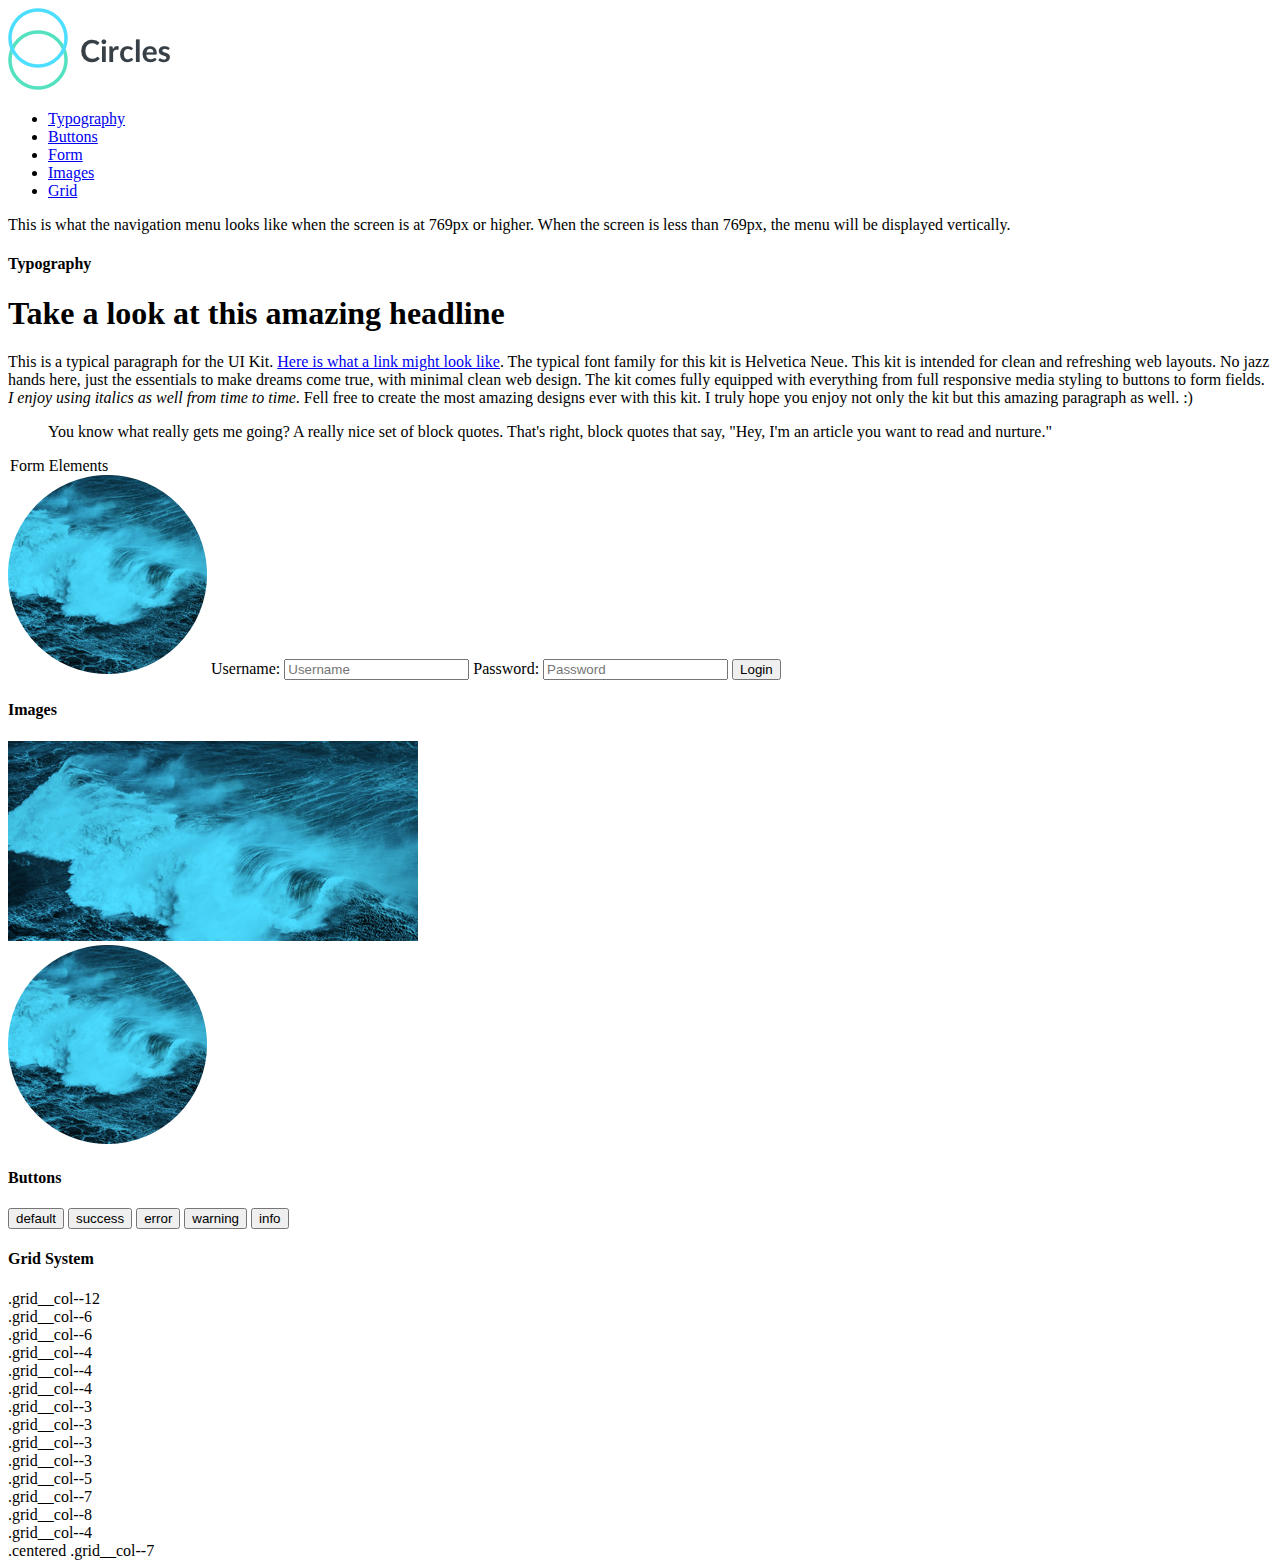
==== Style_Guide/index.html @ cc06581a "created base folders" ====
<!doctype html>
<html lang="en">

<head>
  <meta charset="utf-8">
  <title>Circles UI Kit</title>
  <meta name="viewport" content="width=device-width, initial-scale=1">
  <link rel="stylesheet" href="normalize.css">
  <link rel="stylesheet" href="output.css"
</head>
<!--
    List of classes used

    Grid:
    .container
    .grid__row
    .grid__col--2
    .grid__col--3
    .grid__col--4
    .grid__col--5
    .grid__col--6
    .grid__col--7
    .grid__col--8
    .grid__col--9
    .grid__col--10
    .grid__col--11
    .grid__col--12
    .centered
    .theme__colors

    Typography:
    .container
    .link
    .blockquote
    .headline--primary
    .headline--secondary

    Image:
    .img--logo
    .img--frame
    .img--avatar

    Navigation:
    .nav__item

    Buttons:
    .btn--default
    .btn--success
    .btn--error
    .btn--warning
    .btn--info
    .theme__colors

    Forms:
    .form
    .form__label--hidden
    .form__input

  -->

<body class="container">
  <div class="grid__row">
    <div class="grid__col--3">
      <a class="link" href="/">
          <img class="img--logo" alt="circles logo" src="images/logo.png">
        </a>
    </div>
    <div class="grid__col--9">
      <nav role="navigation">
        <ul class="nav">
          <li class="nav__item"><a href="#type">Typography</a></li>
          <li class="nav__item"><a href="#buttons">Buttons</a></li>
          <li class="nav__item"><a href="#forms">Form</a></li>
          <li class="nav__item"><a href="#images">Images</a></li>
          <li class="nav__item"><a href="#grid">Grid</a></li>
        </ul>
      </nav>
    </div>
  </div>

  <div class="grid__row">
    <div class="grid__col--12">
      <div class="card">
        <p>This is what the navigation menu looks like when the screen is at 769px or higher. When the screen is less than 769px,
          the menu will be displayed vertically.</p>
      </div>
    </div>
  </div>

  <div class="grid__row">
    <div class="grid__col--8">
      <div class="card">
        <h4 id="type" class="headline--secondary">Typography</h4>
        <h1 class="headline--primary">Take a look at this amazing headline</h1>
        <p>This is a typical paragraph for the UI Kit. <a href="#" class="link">Here is what a link might look like</a>. The
          typical font family for this kit is Helvetica Neue. This kit is intended for clean and refreshing web layouts.
          No jazz hands here, just the essentials to make dreams come true, with minimal clean web design. The kit comes
          fully equipped with everything from full responsive media styling to buttons to form fields. <em>I enjoy using italics as well from time to time</em>.
          Fell free to create the most amazing designs ever with this kit. I truly hope you enjoy not only the kit but this
          amazing paragraph as well. :)</p>
        <blockquote class="blockquote">You know what really gets me going? A really nice set of block quotes. That's right, block quotes that say, "Hey,
          I'm an article you want to read and nurture."</blockquote>
      </div>
    </div>
    <div class="grid__col--4">
      <form class="form">
        <legend id="forms" class="headline--secondary">Form Elements</legend>
        <img class="img--avatar" src="images/avatar.png" alt="Avatar">
        <label class="form__label--hidden" for="username">Username:</label>
        <input class="form__input" type="text" id="username" placeholder="Username">
        <label class="form__label--hidden" for="password">Password:</label>
        <input class="form__input" type="password" id="password" placeholder="Password">
        <button class="btn--default theme__colors" type="submit" value="Login">Login</button>
      </form>
    </div>
  </div>

  <h4 id="images" class="headline--secondary">Images</h4>

  <div class="grid__row">
    <div class="grid__col--6">
      <img class="img--frame" src="images/image.png" alt="sample image">
    </div>
    <div class="grid__col--6">
      <img class="img--avatar" src="images/avatar.png" alt="Avatar">
    </div>
  </div>

  <h4 id="buttons" class="headline--secondary">Buttons</h4>

  <div class="grid__row">
    <div class="grid__col--12">
      <button class="btn--default theme__colors">default</button>
      <button class="btn--success theme__colors">success</button>
      <button class="btn--error theme__colors">error</button>
      <button class="btn--warning theme__colors">warning</button>
      <button class="btn--info theme__colors">info</button>
    </div>
  </div>

  <h4 id="grid" class="headline--secondary">Grid System</h4>

  <div class="grid__row">
    <div class="grid__col--12 theme__colors">.grid__col--12</div>
  </div>
  <div class="grid__row">
    <div class="grid__col--6 theme__colors">.grid__col--6</div>
    <div class="grid__col--6 theme__colors">.grid__col--6</div>
  </div>
  <div class="grid__row">
    <div class="grid__col--4 theme__colors">.grid__col--4</div>
    <div class="grid__col--4 theme__colors">.grid__col--4</div>
    <div class="grid__col--4 theme__colors">.grid__col--4</div>
  </div>
  <div class="grid__row">
    <div class="grid__col--3 theme__colors">.grid__col--3</div>
    <div class="grid__col--3 theme__colors">.grid__col--3</div>
    <div class="grid__col--3 theme__colors">.grid__col--3</div>
    <div class="grid__col--3 theme__colors">.grid__col--3</div>
  </div>
  <div class="grid__row">
    <div class="grid__col--5 theme__colors">.grid__col--5</div>
    <div class="grid__col--7 theme__colors">.grid__col--7</div>
  </div>
  <div class="grid__row">
    <div class="grid__col--8 theme__colors">.grid__col--8</div>
    <div class="grid__col--4 theme__colors">.grid__col--4</div>
  </div>
  <div class="grid__row">
    <div class="grid__col--7 theme__colors centered">.centered .grid__col--7</div>
  </div>

</body>

</html>
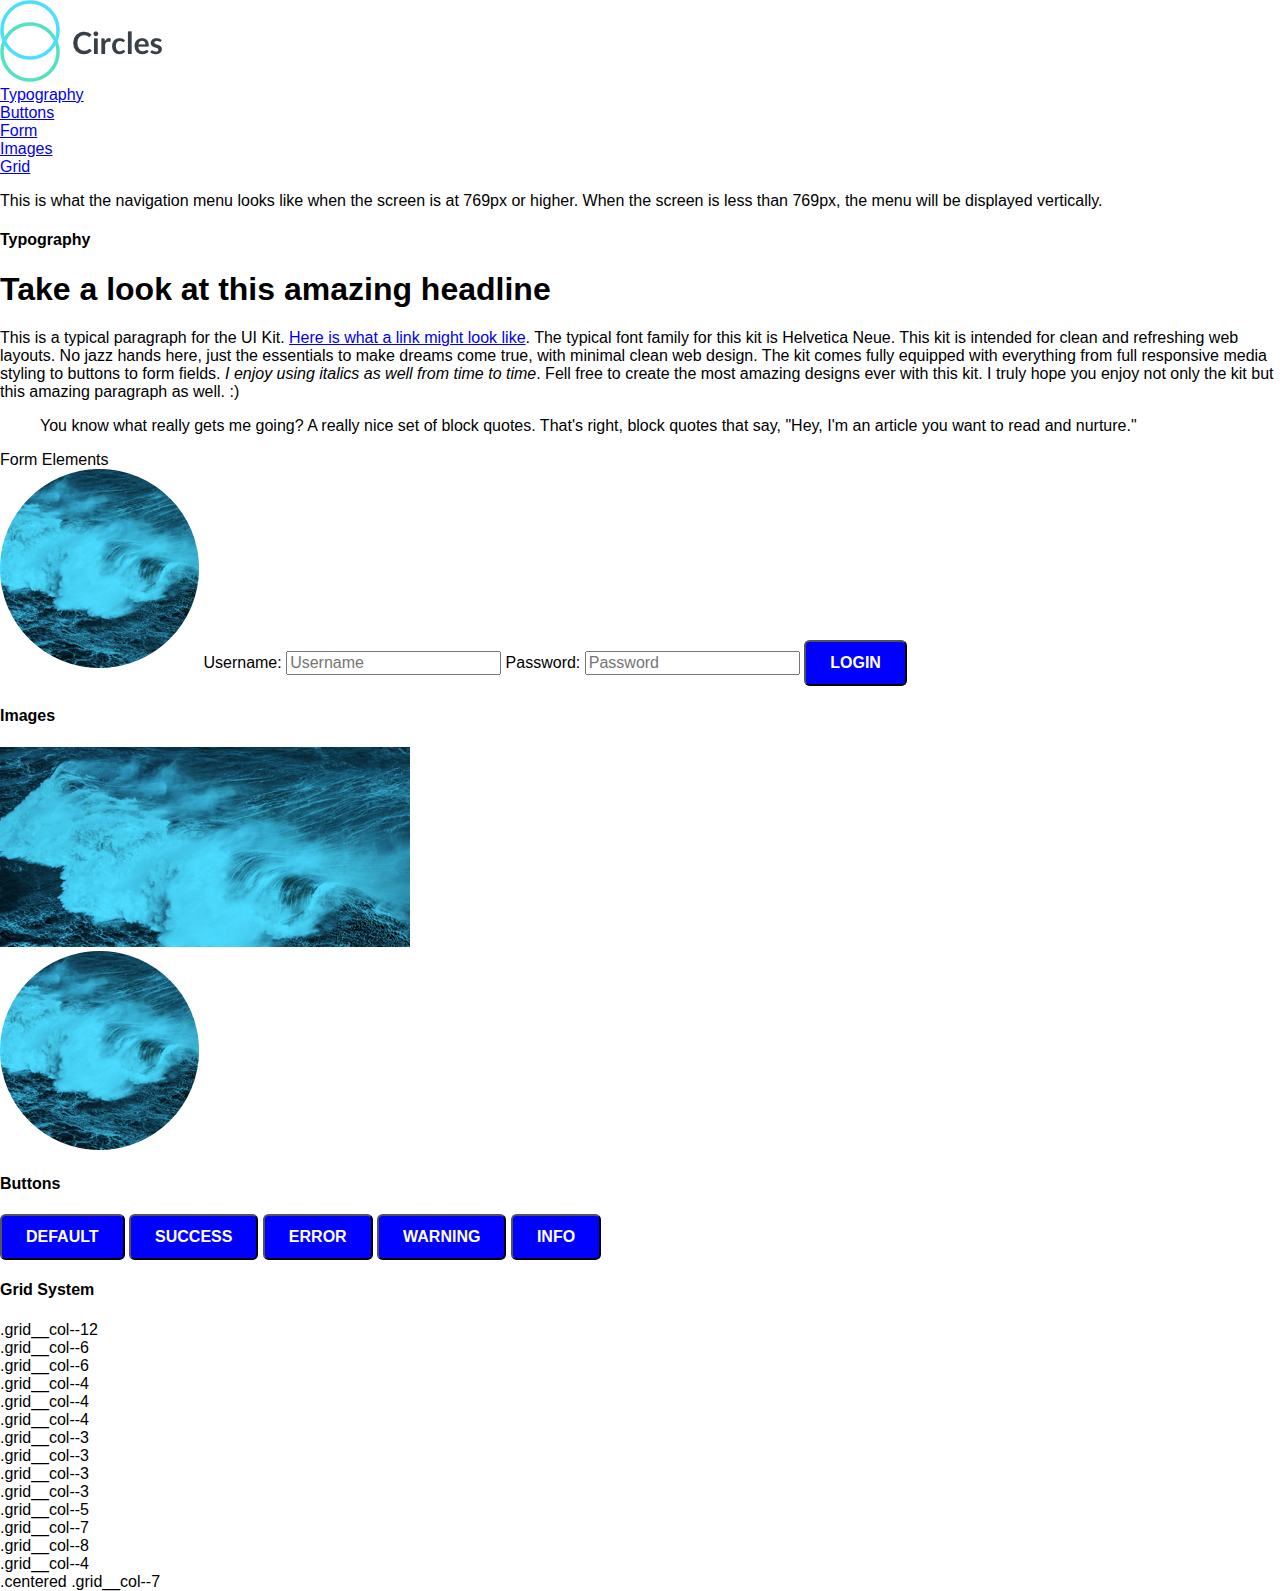
==== commit e938c3c8: "button partials" ====
--- a/Style_Guide/index.html
+++ b/Style_Guide/index.html
@@ -5,8 +5,7 @@
   <meta charset="utf-8">
   <title>Circles UI Kit</title>
   <meta name="viewport" content="width=device-width, initial-scale=1">
-  <link rel="stylesheet" href="normalize.css">
-  <link rel="stylesheet" href="output.css"
+  <link rel="stylesheet" href="css/output.css"
 </head>
 <!--
     List of classes used
--- a/Style_Guide/css/output.css
+++ b/Style_Guide/css/output.css
@@ -0,0 +1,543 @@
+/*! normalize.css v1.1.0 | MIT License | git.io/normalize */
+/* ==========================================================================
+   HTML5 display definitions
+   ========================================================================== */
+/**
+ * Correct `block` display not defined in IE 6/7/8/9 and Firefox 3.
+ */
+article,
+aside,
+details,
+figcaption,
+figure,
+footer,
+header,
+hgroup,
+main,
+nav,
+section,
+summary {
+  display: block;
+}
+
+/**
+ * Correct `inline-block` display not defined in IE 6/7/8/9 and Firefox 3.
+ */
+audio,
+canvas,
+video {
+  display: inline-block;
+  *display: inline;
+  *zoom: 1;
+}
+
+/**
+ * Prevent modern browsers from displaying `audio` without controls.
+ * Remove excess height in iOS 5 devices.
+ */
+audio:not([controls]) {
+  display: none;
+  height: 0;
+}
+
+/**
+ * Address styling not present in IE 7/8/9, Firefox 3, and Safari 4.
+ * Known issue: no IE 6 support.
+ */
+[hidden] {
+  display: none;
+}
+
+/* ==========================================================================
+   Base
+   ========================================================================== */
+/**
+ * 1. Correct text resizing oddly in IE 6/7 when body `font-size` is set using
+ *    `em` units.
+ * 2. Prevent iOS text size adjust after orientation change, without disabling
+ *    user zoom.
+ */
+html {
+  font-size: 100%;
+  /* 1 */
+  -webkit-text-size-adjust: 100%;
+  /* 2 */
+  -ms-text-size-adjust: 100%;
+  /* 2 */
+}
+
+/**
+ * Address `font-family` inconsistency between `textarea` and other form
+ * elements.
+ */
+html,
+button,
+input,
+select,
+textarea {
+  font-family: sans-serif;
+}
+
+/**
+ * Address margins handled incorrectly in IE 6/7.
+ */
+body {
+  margin: 0;
+}
+
+/* ==========================================================================
+   Links
+   ========================================================================== */
+/**
+ * Address `outline` inconsistency between Chrome and other browsers.
+ */
+a:focus {
+  outline: thin dotted;
+}
+
+/**
+ * Improve readability when focused and also mouse hovered in all browsers.
+ */
+a:active,
+a:hover {
+  outline: 0;
+}
+
+/* ==========================================================================
+   Typography
+   ========================================================================== */
+/**
+ * Address font sizes and margins set differently in IE 6/7.
+ * Address font sizes within `section` and `article` in Firefox 4+, Safari 5,
+ * and Chrome.
+ */
+h1 {
+  font-size: 2em;
+  margin: 0.67em 0;
+}
+
+h2 {
+  font-size: 1.5em;
+  margin: 0.83em 0;
+}
+
+h3 {
+  font-size: 1.17em;
+  margin: 1em 0;
+}
+
+h4 {
+  font-size: 1em;
+  margin: 1.33em 0;
+}
+
+h5 {
+  font-size: 0.83em;
+  margin: 1.67em 0;
+}
+
+h6 {
+  font-size: 0.67em;
+  margin: 2.33em 0;
+}
+
+/**
+ * Address styling not present in IE 7/8/9, Safari 5, and Chrome.
+ */
+abbr[title] {
+  border-bottom: 1px dotted;
+}
+
+/**
+ * Address style set to `bolder` in Firefox 3+, Safari 4/5, and Chrome.
+ */
+b,
+strong {
+  font-weight: bold;
+}
+
+blockquote {
+  margin: 1em 40px;
+}
+
+/**
+ * Address styling not present in Safari 5 and Chrome.
+ */
+dfn {
+  font-style: italic;
+}
+
+/**
+ * Address differences between Firefox and other browsers.
+ * Known issue: no IE 6/7 normalization.
+ */
+hr {
+  -moz-box-sizing: content-box;
+  box-sizing: content-box;
+  height: 0;
+}
+
+/**
+ * Address styling not present in IE 6/7/8/9.
+ */
+mark {
+  background: #ff0;
+  color: #000;
+}
+
+/**
+ * Address margins set differently in IE 6/7.
+ */
+p,
+pre {
+  margin: 1em 0;
+}
+
+/**
+ * Correct font family set oddly in IE 6, Safari 4/5, and Chrome.
+ */
+code,
+kbd,
+pre,
+samp {
+  font-family: monospace, serif;
+  _font-family: "courier new", monospace;
+  font-size: 1em;
+}
+
+/**
+ * Improve readability of pre-formatted text in all browsers.
+ */
+pre {
+  white-space: pre;
+  white-space: pre-wrap;
+  word-wrap: break-word;
+}
+
+/**
+ * Address CSS quotes not supported in IE 6/7.
+ */
+q {
+  quotes: none;
+}
+
+/**
+ * Address `quotes` property not supported in Safari 4.
+ */
+q:before,
+q:after {
+  content: "";
+  content: none;
+}
+
+/**
+ * Address inconsistent and variable font size in all browsers.
+ */
+small {
+  font-size: 80%;
+}
+
+/**
+ * Prevent `sub` and `sup` affecting `line-height` in all browsers.
+ */
+sub,
+sup {
+  font-size: 75%;
+  line-height: 0;
+  position: relative;
+  vertical-align: baseline;
+}
+
+sup {
+  top: -0.5em;
+}
+
+sub {
+  bottom: -0.25em;
+}
+
+/* ==========================================================================
+   Lists
+   ========================================================================== */
+/**
+ * Address margins set differently in IE 6/7.
+ */
+dl,
+menu,
+ol,
+ul {
+  margin: 1em 0;
+}
+
+dd {
+  margin: 0 0 0 40px;
+}
+
+/**
+ * Address paddings set differently in IE 6/7.
+ */
+menu,
+ol,
+ul {
+  padding: 0 0 0 40px;
+}
+
+/**
+ * Correct list images handled incorrectly in IE 7.
+ */
+nav ul,
+nav ol {
+  list-style: none;
+  list-style-image: none;
+}
+
+/* ==========================================================================
+   Embedded content
+   ========================================================================== */
+/**
+ * 1. Remove border when inside `a` element in IE 6/7/8/9 and Firefox 3.
+ * 2. Improve image quality when scaled in IE 7.
+ */
+img {
+  border: 0;
+  /* 1 */
+  -ms-interpolation-mode: bicubic;
+  /* 2 */
+}
+
+/**
+ * Correct overflow displayed oddly in IE 9.
+ */
+svg:not(:root) {
+  overflow: hidden;
+}
+
+/* ==========================================================================
+   Figures
+   ========================================================================== */
+/**
+ * Address margin not present in IE 6/7/8/9, Safari 5, and Opera 11.
+ */
+figure {
+  margin: 0;
+}
+
+/* ==========================================================================
+   Forms
+   ========================================================================== */
+/**
+ * Correct margin displayed oddly in IE 6/7.
+ */
+form {
+  margin: 0;
+}
+
+/**
+ * Define consistent border, margin, and padding.
+ */
+fieldset {
+  border: 1px solid #c0c0c0;
+  margin: 0 2px;
+  padding: 0.35em 0.625em 0.75em;
+}
+
+/**
+ * 1. Correct color not being inherited in IE 6/7/8/9.
+ * 2. Correct text not wrapping in Firefox 3.
+ * 3. Correct alignment displayed oddly in IE 6/7.
+ */
+legend {
+  border: 0;
+  /* 1 */
+  padding: 0;
+  white-space: normal;
+  /* 2 */
+  *margin-left: -7px;
+  /* 3 */
+}
+
+/**
+ * 1. Correct font size not being inherited in all browsers.
+ * 2. Address margins set differently in IE 6/7, Firefox 3+, Safari 5,
+ *    and Chrome.
+ * 3. Improve appearance and consistency in all browsers.
+ */
+button,
+input,
+select,
+textarea {
+  font-size: 100%;
+  /* 1 */
+  margin: 0;
+  /* 2 */
+  vertical-align: baseline;
+  /* 3 */
+  *vertical-align: middle;
+  /* 3 */
+}
+
+/**
+ * Address Firefox 3+ setting `line-height` on `input` using `!important` in
+ * the UA stylesheet.
+ */
+button,
+input {
+  line-height: normal;
+}
+
+/**
+ * Address inconsistent `text-transform` inheritance for `button` and `select`.
+ * All other form control elements do not inherit `text-transform` values.
+ * Correct `button` style inheritance in Chrome, Safari 5+, and IE 6+.
+ * Correct `select` style inheritance in Firefox 4+ and Opera.
+ */
+button,
+select {
+  text-transform: none;
+}
+
+/**
+ * 1. Avoid the WebKit bug in Android 4.0.* where (2) destroys native `audio`
+ *    and `video` controls.
+ * 2. Correct inability to style clickable `input` types in iOS.
+ * 3. Improve usability and consistency of cursor style between image-type
+ *    `input` and others.
+ * 4. Remove inner spacing in IE 7 without affecting normal text inputs.
+ *    Known issue: inner spacing remains in IE 6.
+ */
+button,
+html input[type=button],
+input[type=reset],
+input[type=submit] {
+  -webkit-appearance: button;
+  /* 2 */
+  cursor: pointer;
+  /* 3 */
+  *overflow: visible;
+  /* 4 */
+}
+
+/**
+ * Re-set default cursor for disabled elements.
+ */
+button[disabled],
+html input[disabled] {
+  cursor: default;
+}
+
+/**
+ * 1. Address box sizing set to content-box in IE 8/9.
+ * 2. Remove excess padding in IE 8/9.
+ * 3. Remove excess padding in IE 7.
+ *    Known issue: excess padding remains in IE 6.
+ */
+input[type=checkbox],
+input[type=radio] {
+  box-sizing: border-box;
+  /* 1 */
+  padding: 0;
+  /* 2 */
+  *height: 13px;
+  /* 3 */
+  *width: 13px;
+  /* 3 */
+}
+
+/**
+ * 1. Address `appearance` set to `searchfield` in Safari 5 and Chrome.
+ * 2. Address `box-sizing` set to `border-box` in Safari 5 and Chrome
+ *    (include `-moz` to future-proof).
+ */
+input[type=search] {
+  -webkit-appearance: textfield;
+  /* 1 */
+  -moz-box-sizing: content-box;
+  -webkit-box-sizing: content-box;
+  /* 2 */
+  box-sizing: content-box;
+}
+
+/**
+ * Remove inner padding and search cancel button in Safari 5 and Chrome
+ * on OS X.
+ */
+input[type=search]::-webkit-search-cancel-button,
+input[type=search]::-webkit-search-decoration {
+  -webkit-appearance: none;
+}
+
+/**
+ * Remove inner padding and border in Firefox 3+.
+ */
+button::-moz-focus-inner,
+input::-moz-focus-inner {
+  border: 0;
+  padding: 0;
+}
+
+/**
+ * 1. Remove default vertical scrollbar in IE 6/7/8/9.
+ * 2. Improve readability and alignment in all browsers.
+ */
+textarea {
+  overflow: auto;
+  /* 1 */
+  vertical-align: top;
+  /* 2 */
+}
+
+/* ==========================================================================
+   Tables
+   ========================================================================== */
+/**
+ * Remove most spacing between table cells.
+ */
+table {
+  border-collapse: collapse;
+  border-spacing: 0;
+}
+
+/* Lists
+   ========================================================================== */
+/**
+ * Remove default list styles, margins and padding.
+ */
+ol,
+ul {
+  margin: 0;
+  padding: 0;
+  list-style: none;
+}
+
+/**********
+In this file only apply styles to 3 elements: Universal, UL, P
+***********/
+/**********
+links partials
+***********/
+/**********
+images partials
+***********/
+/**********
+Headlines Partials
+***********/
+/**********
+Nav Items
+***********/
+/**********
+Media Queries
+***********/
+/**********
+Flexbox Settings
+***********/
+.btn--info, .btn--warning, .btn--error, .btn--success, .btn--default {
+  background-color: blue;
+  color: #fff;
+  font-weight: bold;
+  text-decoration: none;
+  text-transform: uppercase;
+  padding: 0.75em 1.5em;
+  border-radius: 0.35em;
+}
+
+/*# sourceMappingURL=output.css.map */
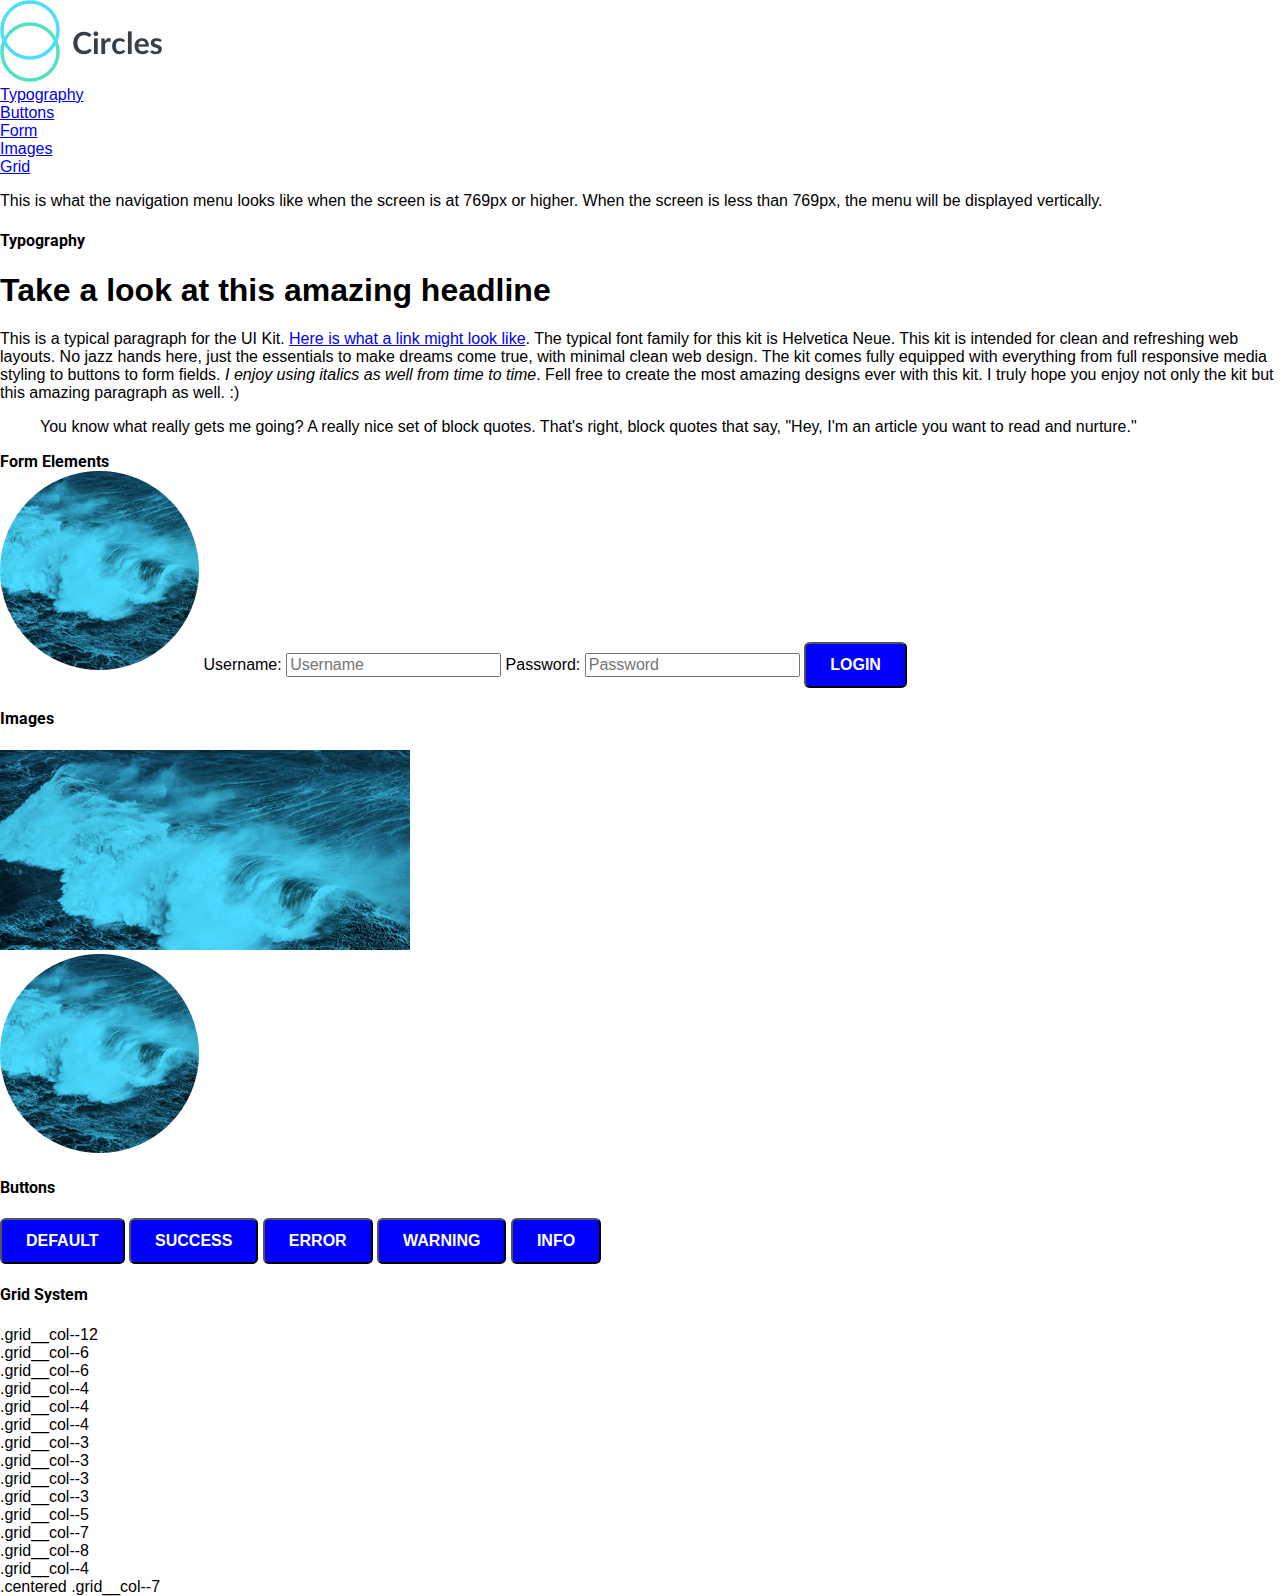
==== commit a3982b98: "typography update" ====
--- a/Style_Guide/index.html
+++ b/Style_Guide/index.html
@@ -5,6 +5,7 @@
   <meta charset="utf-8">
   <title>Circles UI Kit</title>
   <meta name="viewport" content="width=device-width, initial-scale=1">
+  <link href="https://fonts.googleapis.com/css?family=Roboto:100,300,400,700&display=swap" rel="stylesheet"> 
   <link rel="stylesheet" href="css/output.css"
 </head>
 <!--
--- a/Style_Guide/css/output.css
+++ b/Style_Guide/css/output.css
@@ -513,6 +513,21 @@
 In this file only apply styles to 3 elements: Universal, UL, P
 ***********/
 /**********
+Font Variables
+***********/
+/**********
+Color Variables
+***********/
+/**********
+Breakpoint Variables
+***********/
+/**********
+Media Queries
+***********/
+/**********
+Flexbox Settings
+***********/
+/**********
 links partials
 ***********/
 /**********
@@ -525,10 +540,7 @@
 Nav Items
 ***********/
 /**********
-Media Queries
-***********/
-/**********
-Flexbox Settings
+Buttons
 ***********/
 .btn--info, .btn--warning, .btn--error, .btn--success, .btn--default {
   background-color: blue;
@@ -540,4 +552,14 @@
   border-radius: 0.35em;
 }
 
+.headline--secondary {
+  font-family: roboto, sans-serif;
+  font-weight: 300;
+}
+
+.headline--secondary {
+  font-family: roboto, sans-serif;
+  font-weight: 700;
+}
+
 /*# sourceMappingURL=output.css.map */
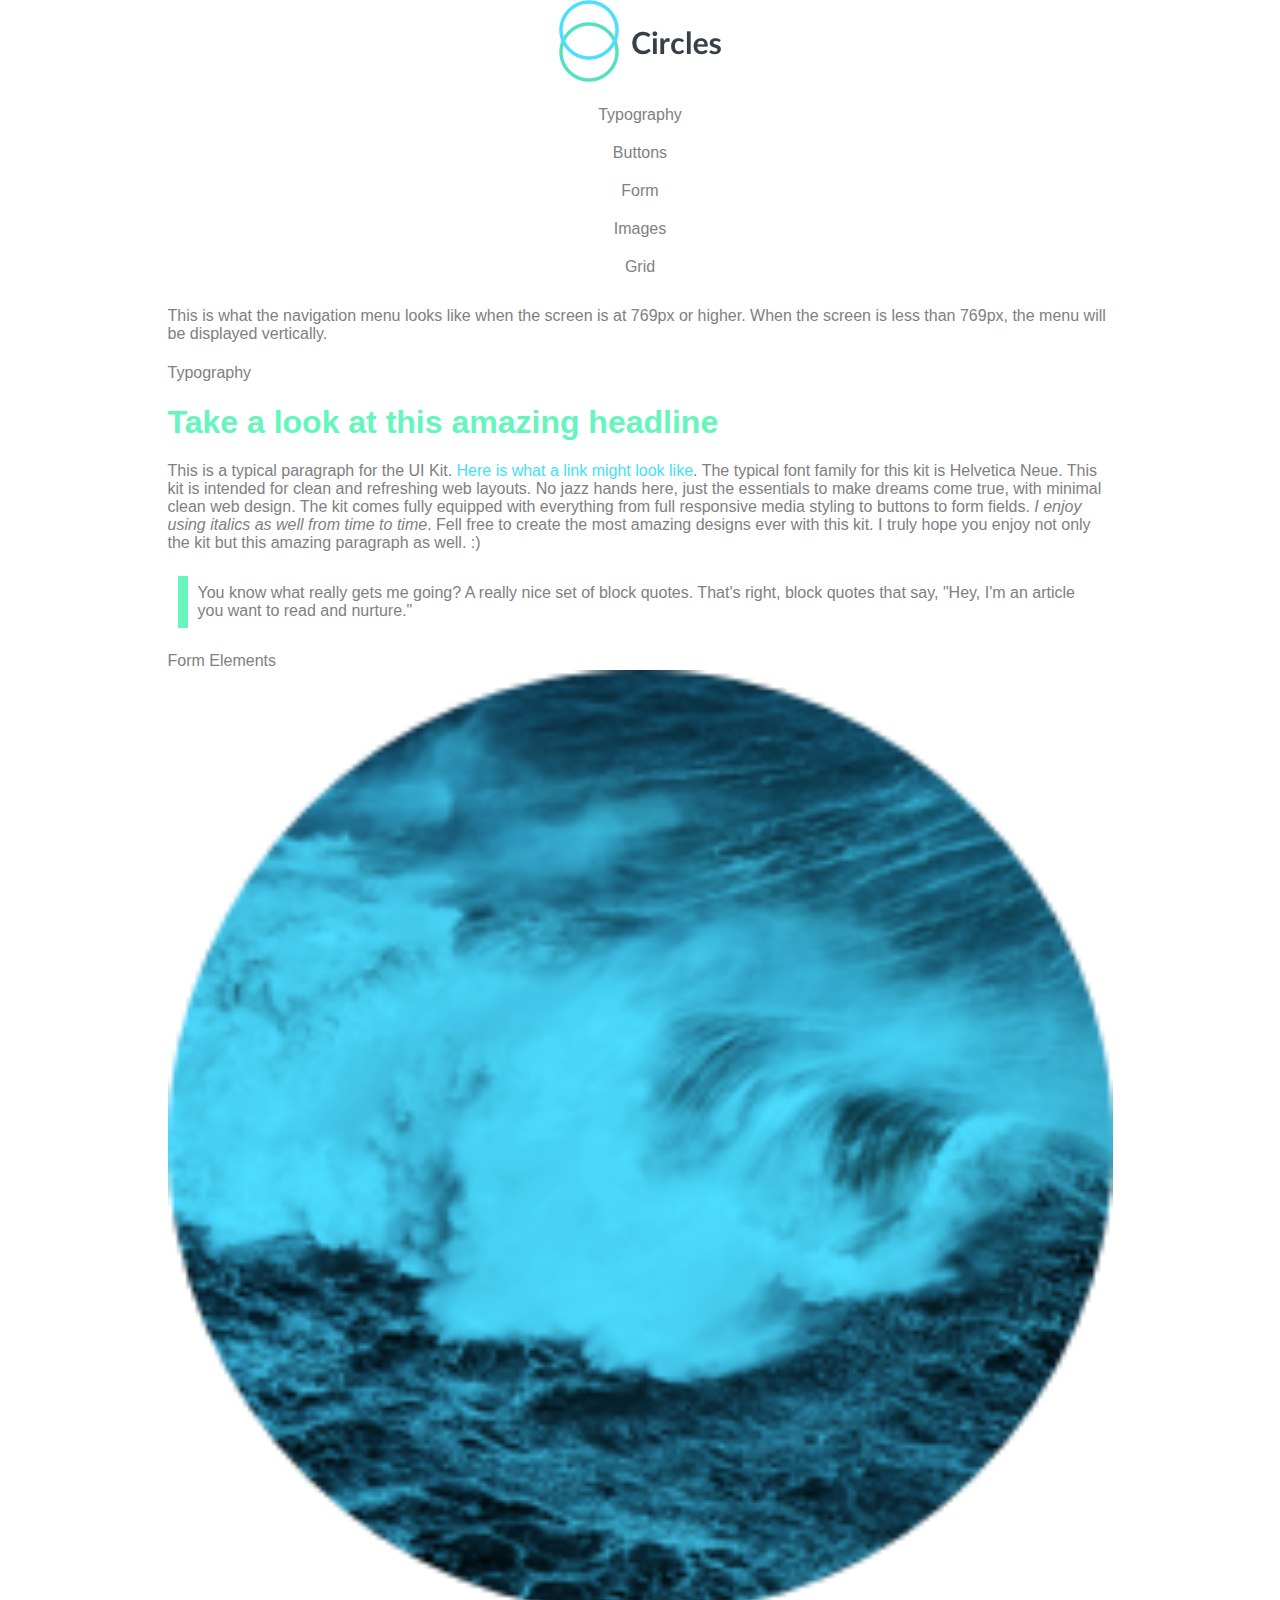
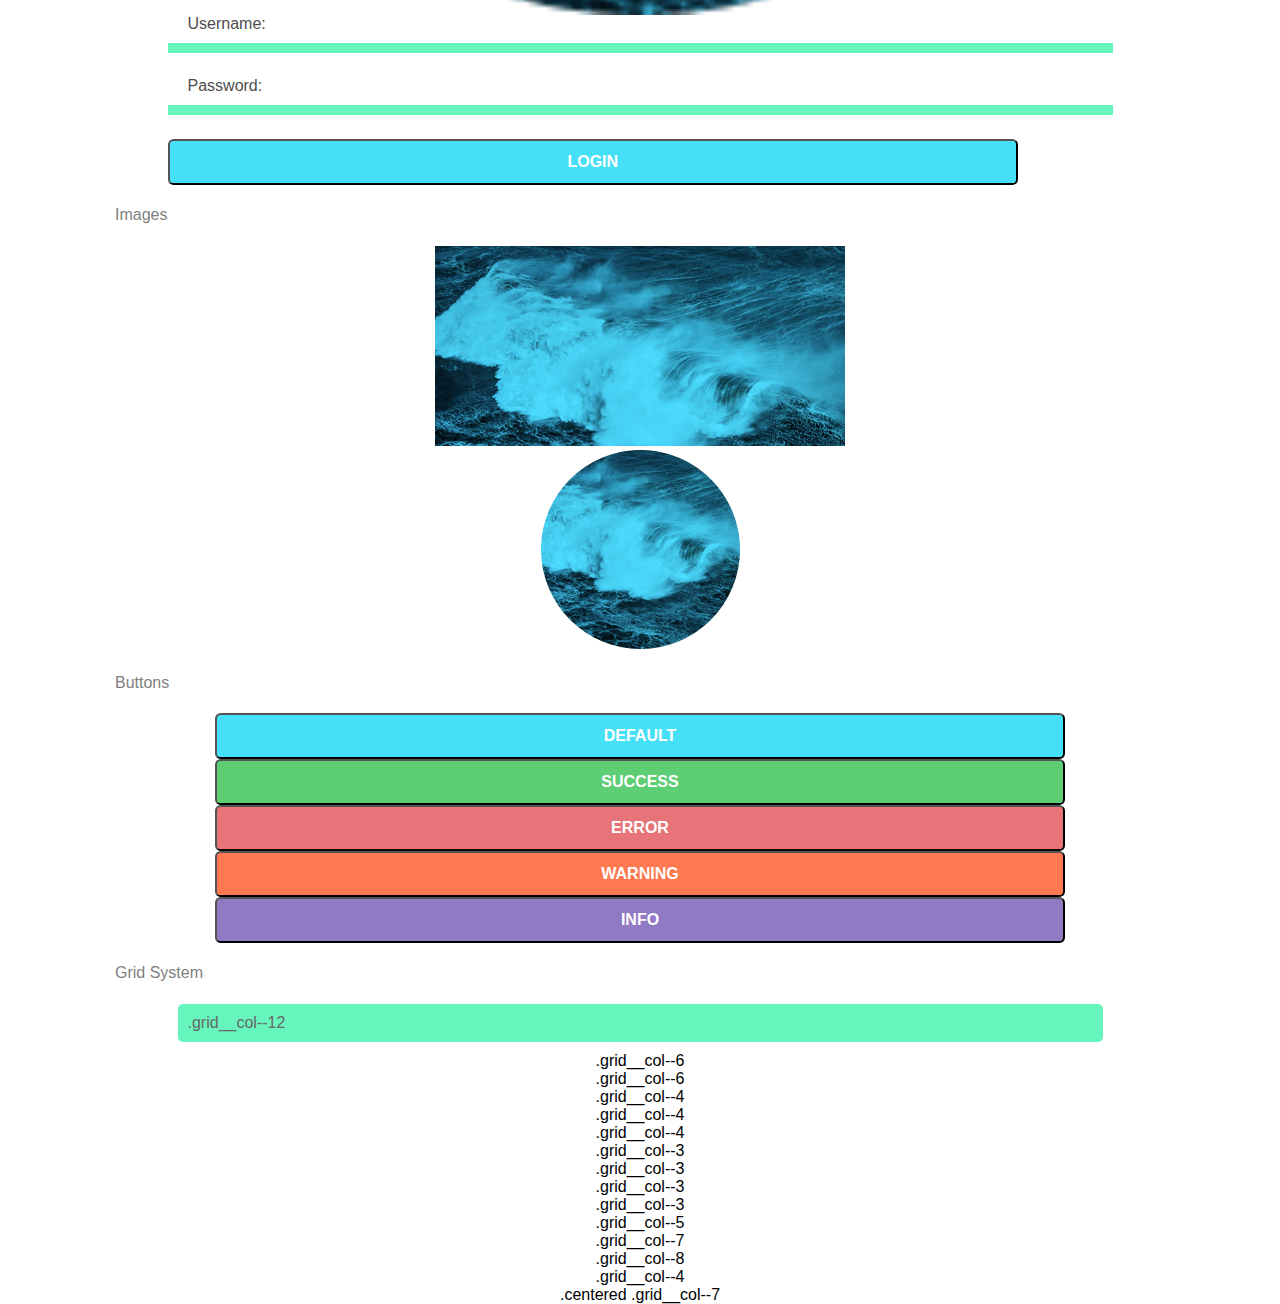
==== commit c4f32370: "typography and colors" ====
--- a/Style_Guide/index.html
+++ b/Style_Guide/index.html
@@ -4,8 +4,7 @@
 <head>
   <meta charset="utf-8">
   <title>Circles UI Kit</title>
-  <meta name="viewport" content="width=device-width, initial-scale=1">
-  <link href="https://fonts.googleapis.com/css?family=Roboto:100,300,400,700&display=swap" rel="stylesheet"> 
+  <meta name="viewport" content="width=device-width, initial-scale=1"> 
   <link rel="stylesheet" href="css/output.css"
 </head>
 <!--
--- a/Style_Guide/css/output.css
+++ b/Style_Guide/css/output.css
@@ -520,6 +520,13 @@
 ***********/
 /**********
 Breakpoint Variables
+#52bab3
+***********/
+/*********
+Color Mixins
+***********/
+/**********
+centered
 ***********/
 /**********
 Media Queries
@@ -543,23 +550,137 @@
 Buttons
 ***********/
 .btn--info, .btn--warning, .btn--error, .btn--success, .btn--default {
-  background-color: blue;
   color: #fff;
   font-weight: bold;
   text-decoration: none;
   text-transform: uppercase;
   padding: 0.75em 1.5em;
   border-radius: 0.35em;
+  width: 90%;
+}
+
+.container {
+  width: 90%;
+  max-width: 1050px;
+  margin-left: auto;
+  margin-right: auto;
+}
+
+.grid__row {
+  width: 90%;
+  max-width: 1050px;
+  margin-left: auto;
+  margin-right: auto;
+  text-align: center;
+}
+
+.headline--secondary, .headline--primary, .card {
+  text-align: left;
+}
+
+.centered {
+  width: 90%;
+  max-width: 1050px;
+  margin-left: auto;
+  margin-right: auto;
+}
+
+p {
+  font-family: Helvetica Neue, sans-serif;
+  font-weight: 400;
+  color: grey;
+}
+
+.headline--primary {
+  font-family: Helvetica Neue, sans-serif;
+  font-weight: 700;
+  color: #66f5bc;
 }
 
 .headline--secondary {
-  font-family: roboto, sans-serif;
+  font-family: Helvetica Neue, sans-serif;
+  font-weight: 100;
+  color: grey;
+}
+
+.blockquote {
+  border-left: 10px solid #66f5bc;
+  margin: 1.5em 10px;
+  padding: 0.5em 10px;
+  color: grey;
+}
+
+.nav__item a {
+  text-decoration: none;
+  color: grey;
+  font-family: Helvetica Neue, sans-serif;
   font-weight: 300;
 }
 
-.headline--secondary {
-  font-family: roboto, sans-serif;
-  font-weight: 700;
+.grid__col--12.theme__colors {
+  font-family: Helvetica Neue, sans-serif;
+  font-weight: 400;
+  color: #676767;
+  text-align: left;
+  background-color: #66f5bc;
+  border-radius: 5px;
+  padding: 10px;
+  margin: 10px;
+}
+
+.link {
+  color: #45e0f7;
+  text-decoration: none;
+}
+
+.form__label--hidden {
+  text-align: left;
+  padding-left: 20px;
+  padding-bottom: 10px;
+  border-bottom: 10px solid #66f5bc;
+  font-family: Helvetica Neue, sans-serif;
+  font-weight: 400;
+  color: #4d4d4d;
+}
+
+.form__input {
+  visibility: hidden;
+}
+
+.nav {
+  display: flex;
+  flex-direction: column;
+  padding: 5px;
+  margin: 5px;
+}
+
+.nav__item {
+  padding: 5px;
+  margin: 5px;
+}
+
+.btn {
+  display: block;
+  texkt-align: center;
+}
+.btn--default {
+  background-color: #45e0f7;
+}
+.btn--success {
+  background-color: #5ece75;
+}
+.btn--error {
+  background-color: #e67478;
+}
+.btn--warning {
+  background-color: #ff784f;
+}
+.btn--info {
+  background-color: #9279c3;
+}
+.form {
+  display: flex;
+  flex-direction: column;
 }
 
 /*# sourceMappingURL=output.css.map */
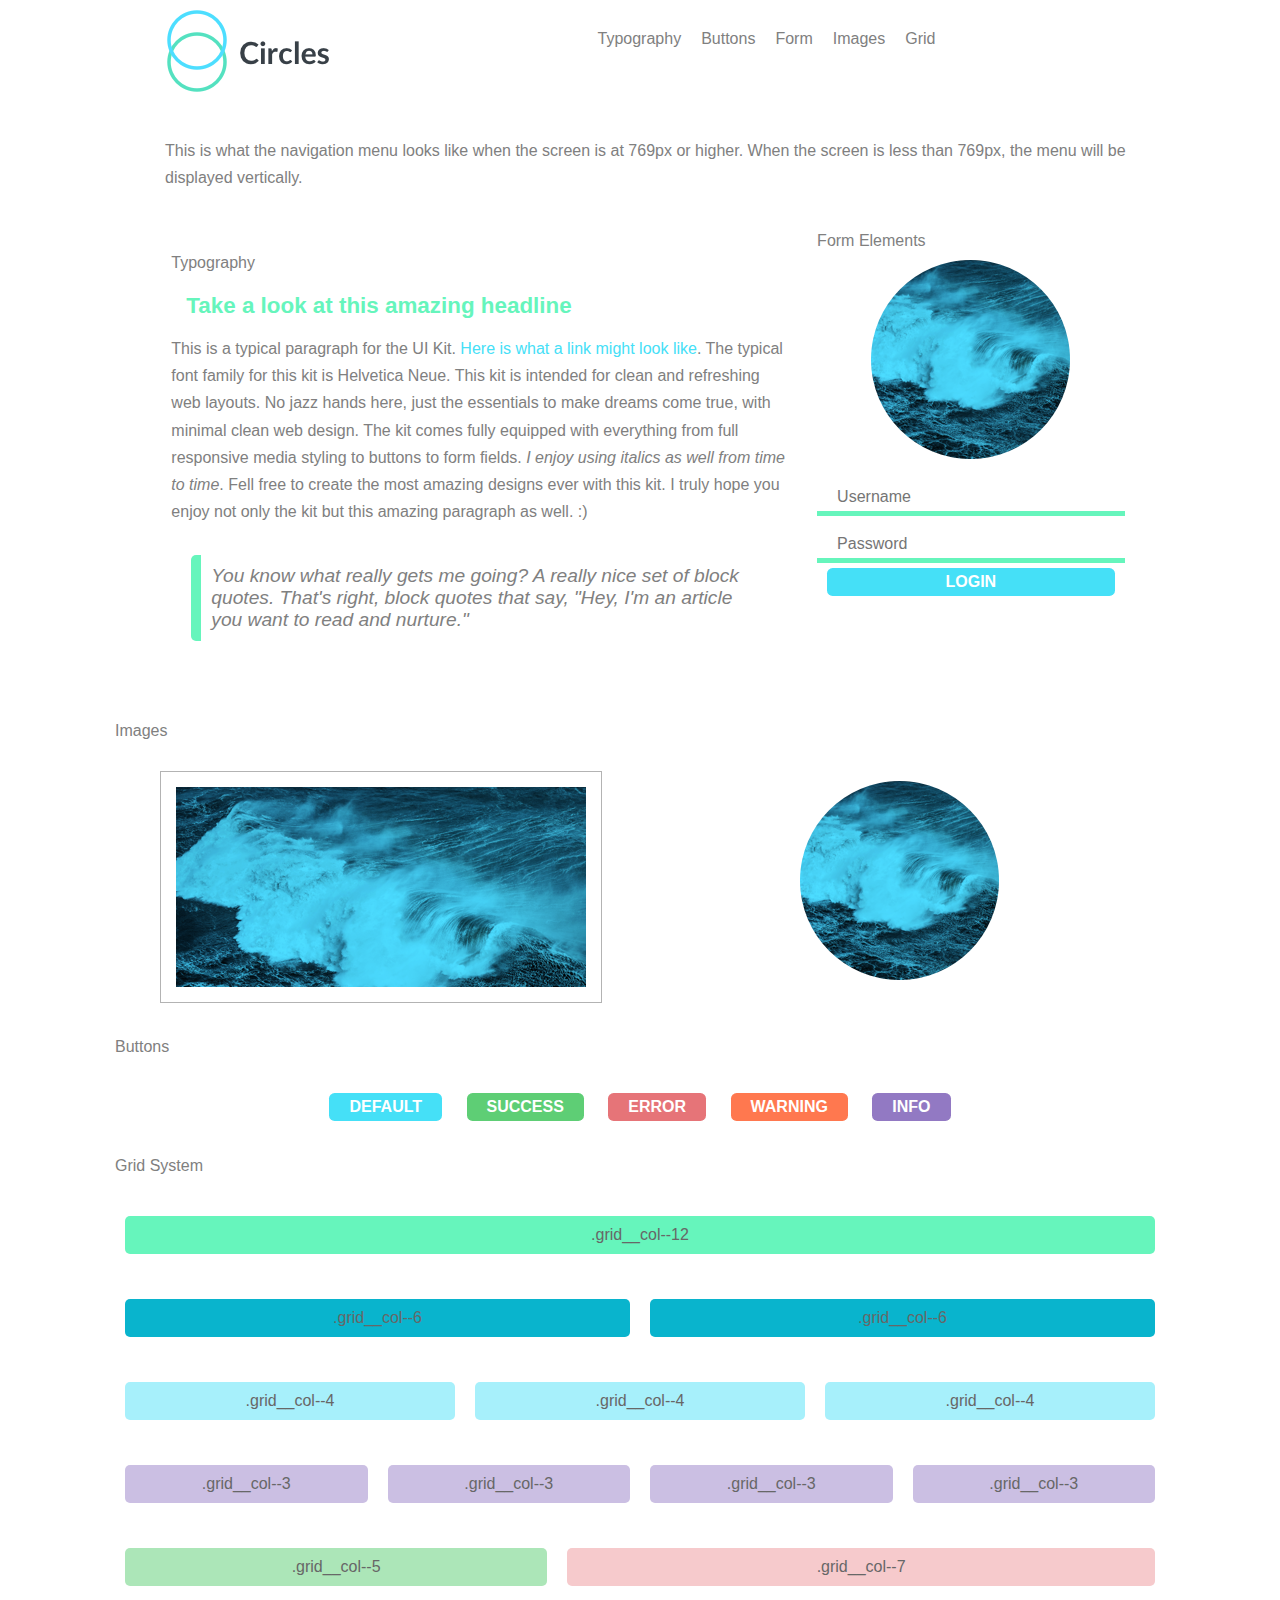
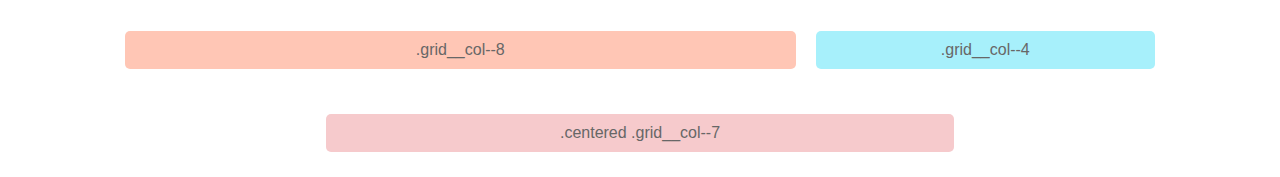
==== commit 0f75fc2c: "cleanup scss" ====
--- a/Style_Guide/index.html
+++ b/Style_Guide/index.html
@@ -4,8 +4,8 @@
 <head>
   <meta charset="utf-8">
   <title>Circles UI Kit</title>
-  <meta name="viewport" content="width=device-width, initial-scale=1"> 
-  <link rel="stylesheet" href="css/output.css"
+  <meta name="viewport" content="width=device-width, initial-scale=1">
+  <link rel="stylesheet" href="css/output.css">
 </head>
 <!--
     List of classes used
--- a/Style_Guide/css/output.css
+++ b/Style_Guide/css/output.css
@@ -516,11 +516,20 @@
 Font Variables
 ***********/
 /**********
+font sizes
+**********/
+/**********
 Color Variables
 ***********/
 /**********
 Breakpoint Variables
 #52bab3
+***********/
+/**********
+BEM Mixins
+***********/
+/**********
+font Mixins
 ***********/
 /*********
 Color Mixins
@@ -556,7 +565,10 @@
   text-transform: uppercase;
   padding: 0.75em 1.5em;
   border-radius: 0.35em;
-  width: 90%;
+  margin-left: auto;
+  margin-right: auto;
+  margin-top: 1.5em;
+  border: 0;
 }
 
 .container {
@@ -566,66 +578,208 @@
   margin-right: auto;
 }
 
-.grid__row {
-  width: 90%;
-  max-width: 1050px;
-  margin-left: auto;
-  margin-right: auto;
-  text-align: center;
-}
-
-.headline--secondary, .headline--primary, .card {
-  text-align: left;
-}
-
-.centered {
-  width: 90%;
-  max-width: 1050px;
-  margin-left: auto;
-  margin-right: auto;
+.grid__col--default {
+  background-color: #45e0f7;
+}
+.grid__col--success {
+  background-color: #5ece75;
+}
+.grid__col--error {
+  background-color: #e67478;
+}
+.grid__col--warning {
+  background-color: #ff784f;
+}
+.grid__col--info {
+  background-color: #9279c3;
+}
+.grid__col--12 {
+  background-color: #66f5bc;
+}
+.grid__col--6 {
+  background-color: #09b4cd;
+}
+.grid__col--4 {
+  background-color: #a7f0fb;
+}
+.grid__col--3 {
+  background-color: #cbbfe3;
+}
+.grid__col--5 {
+  background-color: #ace6b8;
+}
+.grid__col--7 {
+  background-color: #f6cacc;
+}
+.grid__col--8 {
+  background-color: #ffc6b5;
+}
+
+[class^=grid__col--].theme__colors {
+  font-family: Helvetica Neue, sans-serif;
+  font-weight: 400;
+  color: #676767;
+  border-radius: 5px;
+  padding: 10px;
+  margin: 10px 10px;
+}
+@media (min-width: 1px) and (max-width: 768px) {
+  [class^=grid__col--].theme__colors {
+    text-align: left;
+  }
+}
+
+[class^=grid__col--]:not(.theme__colors) {
+  background-color: white;
+}
+
+@media (min-width: 1px) and (max-width: 768px) {
+  .grid__row {
+    text-align: center;
+    padding-top: 10px;
+    margin-top: 10px;
+    padding-bottom: 20px;
+    margin-bottom: 20px;
+    min-width: 90%;
+  }
+}
+@media (min-width: 769px) {
+  .grid__row {
+    display: flex;
+    flex-direction: row;
+    justify-content: center;
+    text-align: center;
+    padding-top: 10px;
+    margin-top: 0px;
+    padding-bottom: 10px;
+    margin-bottom: 5px;
+    min-width: 90%;
+  }
+}
+
+@media (min-width: 769px) {
+  .grid__col--1 {
+    width: 7.2289156627%;
+  }
+
+  .grid__col--2 {
+    width: 15.6626506024%;
+  }
+
+  .grid__col--3 {
+    width: 24.0963855422%;
+  }
+
+  .grid__col--4 {
+    width: 32.5301204819%;
+  }
+
+  .grid__col--5 {
+    width: 40.9638554217%;
+  }
+
+  .grid__col--6 {
+    width: 49.3975903614%;
+  }
+
+  .grid__col--7 {
+    width: 57.8313253012%;
+  }
+
+  .grid__col--8 {
+    width: 66.265060241%;
+  }
+
+  .grid__col--9 {
+    width: 74.6987951807%;
+  }
+
+  .grid__col--10 {
+    width: 83.1325301205%;
+  }
+
+  .grid__col--11 {
+    width: 91.5662650602%;
+  }
+
+  .grid__col--12 {
+    width: 100%;
+  }
+}
+@media (min-width: 1px) and (max-width: 768px) {
+  [class^=gid__col--] {
+    margin-top: em(12px);
+    margin-bottom: em(12px);
+    display: flex;
+    flex-direction: column;
+  }
+}
+@media (min-width: 769px) {
+  [class^=gid__col--] {
+    float: left;
+    min-height: 1px;
+    padding-left: 10px;
+    padding-right: 10px;
+  }
+  [class^=gid__col--] + [class^=gid__col--] {
+    margin-left: 1.2048192771%;
+  }
+  [class^=gid__col--]:last-of-type {
+    float: right;
+  }
+}
+
+.card {
+  margin-left: 50px;
+  margin-right: 30px;
 }
 
 p {
   font-family: Helvetica Neue, sans-serif;
-  font-weight: 400;
+  font-weight: 300;
   color: grey;
+  font-size: 1em;
+  line-height: 1.7em;
+  text-align: left;
 }
 
 .headline--primary {
   font-family: Helvetica Neue, sans-serif;
   font-weight: 700;
   color: #66f5bc;
+  font-size: 1.4em;
+  text-align: left;
+  padding-left: 15px;
+  max-width: 75%;
 }
 
 .headline--secondary {
   font-family: Helvetica Neue, sans-serif;
   font-weight: 100;
   color: grey;
+  font-size: 1em;
+  text-align: left;
 }
 
 .blockquote {
+  font-family: Helvetica Neue, sans-serif;
+  font-weight: 100;
+  color: grey;
+  font-size: 1.2em;
+  text-align: left;
+  border-radius: 5px;
   border-left: 10px solid #66f5bc;
-  margin: 1.5em 10px;
+  margin: 30px 20px 50px 20px;
   padding: 0.5em 10px;
-  color: grey;
+  font-style: italic;
 }
 
 .nav__item a {
-  text-decoration: none;
-  color: grey;
   font-family: Helvetica Neue, sans-serif;
   font-weight: 300;
-}
-
-.grid__col--12.theme__colors {
-  font-family: Helvetica Neue, sans-serif;
-  font-weight: 400;
-  color: #676767;
+  color: grey;
   text-align: left;
-  background-color: #66f5bc;
-  border-radius: 5px;
-  padding: 10px;
-  margin: 10px;
+  text-decoration: none;
 }
 
 .link {
@@ -633,36 +787,59 @@
   text-decoration: none;
 }
 
-.form__label--hidden {
-  text-align: left;
-  padding-left: 20px;
-  padding-bottom: 10px;
-  border-bottom: 10px solid #66f5bc;
+.form__input {
   font-family: Helvetica Neue, sans-serif;
   font-weight: 400;
   color: #4d4d4d;
-}
-
-.form__input {
+  text-align: left;
+  border-bottom: 5px solid #66f5bc;
+  border-top: 0;
+  border-left: 0;
+  border-right: 0;
+  padding-bottom: 5px;
+  padding-left: 20px;
+}
+
+.form__label--hidden {
   visibility: hidden;
 }
 
-.nav {
-  display: flex;
-  flex-direction: column;
-  padding: 5px;
-  margin: 5px;
-}
-
+@media (min-width: 769px) {
+  .nav {
+    display: flex;
+    flex-direction: row;
+    justify-content: center;
+    text-align: center;
+    padding-top: 10px;
+    margin-top: 0px;
+    padding-bottom: 10px;
+    margin-bottom: 5px;
+    min-width: 90%;
+  }
+}
 .nav__item {
   padding: 5px;
   margin: 5px;
 }
-
-.btn {
-  display: block;
-  texkt-align: center;
-}
+.nav__item:hover {
+  background-color: #66f5bc;
+  border-radius: 0.35em;
+  padding: 5px;
+}
+
+.img--avatar {
+  max-width: 90%;
+  margin: 10px auto;
+}
+.img--frame {
+  border: 1px solid #b3b3b3;
+  padding: 15px;
+  max-width: 90%;
+}
+.img--logo {
+  max-width: 90%;
+}
+
 .btn--default {
   background-color: #45e0f7;
 }
@@ -678,9 +855,48 @@
 .btn--info {
   background-color: #9279c3;
 }
+.btn--12 {
+  background-color: #66f5bc;
+}
+.btn--6 {
+  background-color: #09b4cd;
+}
+.btn--4 {
+  background-color: #a7f0fb;
+}
+.btn--3 {
+  background-color: #cbbfe3;
+}
+.btn--5 {
+  background-color: #ace6b8;
+}
+.btn--7 {
+  background-color: #f6cacc;
+}
+.btn--8 {
+  background-color: #ffc6b5;
+}
+@media (min-width: 1px) and (max-width: 768px) {
+  [class^=btn--] {
+    width: 100%;
+  }
+}
+@media (min-width: 769px) {
+  [class^=btn--] {
+    padding: 5px 20px;
+    margin: 5px 10px;
+  }
+}
+
 .form {
   display: flex;
   flex-direction: column;
+  width: 100%;
+}
+@media (min-width: 769px) {
+  .form {
+    width: 90%;
+  }
 }
 
 /*# sourceMappingURL=output.css.map */
